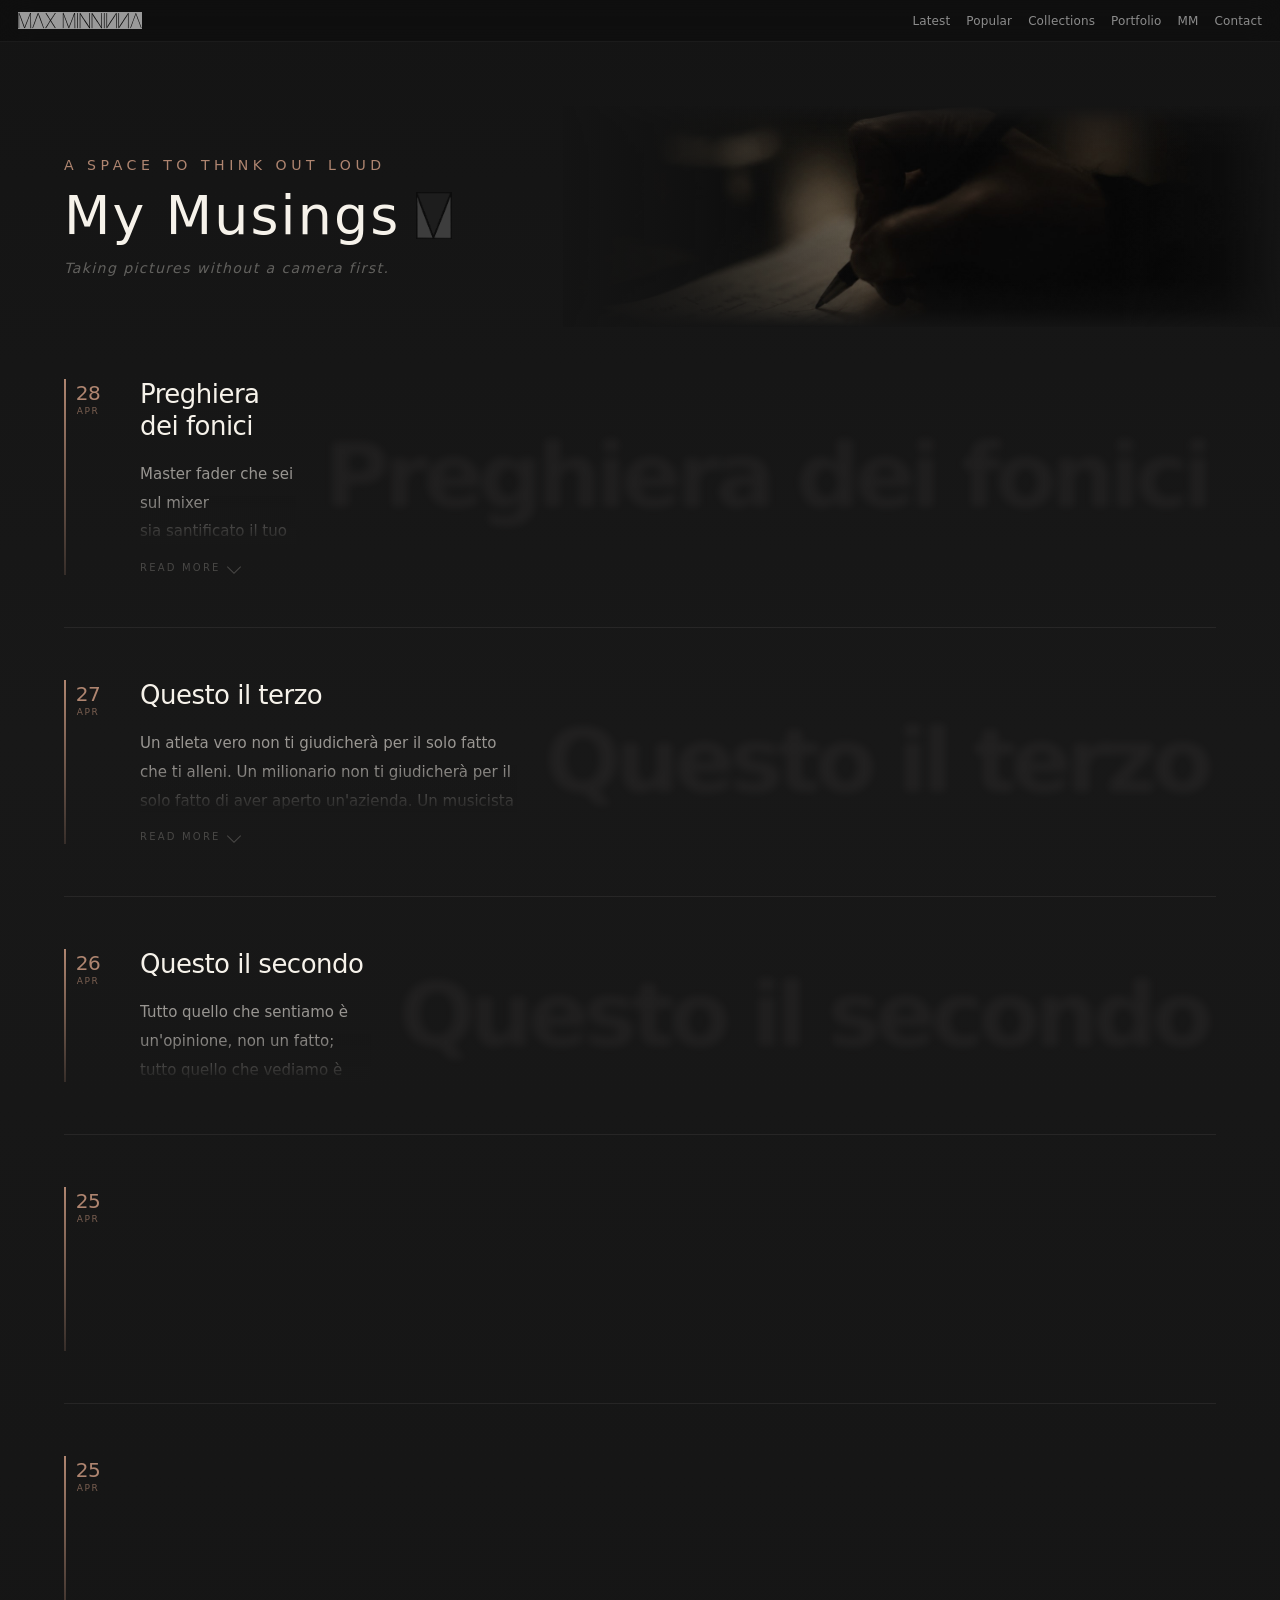
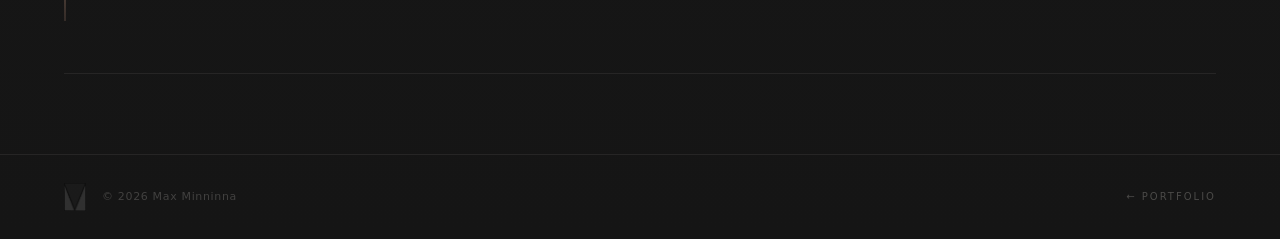
==== musings/index.html @ 45a15a1c "Update index.html" ====
<!DOCTYPE html>
<html lang="en">
<head>
  <meta charset="UTF-8" />
  <meta name="viewport" content="width=device-width, initial-scale=1.0" />
  <title>My Musings — Max Minninna</title>
  <meta name="description" content="Photos with no camera. Observations and fragments by Max Minninna." />
  <meta name="robots" content="noindex, nofollow" />
  <link rel="icon" type="image/svg+xml" href="../assets/M symbol 3.svg" />
  <style>
    :root {
      --bg:    #0b0b0b;
      --text:  #f6f2ea;
      --muted: rgba(246,242,234,.48);
      --amber: #af8570;
      --amber-dim: rgba(175,133,112,.28);
      --line:  rgba(246,242,234,.07);
    }
    *, *::before, *::after { box-sizing: border-box; margin: 0; padding: 0; }
    html { scroll-behavior: smooth; }
    body {
      font-family: Inter, system-ui, -apple-system, sans-serif;
      background: linear-gradient(180deg, #141414 0%, #181818 40%, #151515 100%);
      color: var(--text);
      min-height: 100vh;
      -webkit-font-smoothing: antialiased;
      overflow-x: hidden;
    }
    a { text-decoration: none; color: inherit; }

    /* ── HEADER — identico alla home ── */
    .site-header{position:sticky;top:0;z-index:40;display:flex;justify-content:space-between;align-items:center;padding:12px 18px;background:rgba(10,10,10,.38);backdrop-filter:blur(16px);border-bottom:1px solid rgba(255,255,255,.05)}
    .brand{display:flex;align-items:center;gap:12px}.brand-wordmark{height:17px;width:auto;filter:invert(1) brightness(1.06);opacity:.58}
    .site-nav{display:flex;gap:16px;font-size:12px;letter-spacing:.01em;font-weight:300;text-transform:none}
    .site-nav a{color:rgba(255,255,255,.52);transition:color .3s ease}
    .site-nav a:hover{color:rgba(255,255,255,.95)}
    .site-nav--desktop { display: flex; }
    .site-nav--mobile  { display: none; }
    @media (max-width: 430px) {
      .site-nav--desktop { display: none; }
      .site-nav--mobile  { display: flex; gap: 10px; font-size: 11px; letter-spacing: 0; text-transform: none; }
      .site-nav--mobile a { color: rgba(255,255,255,.52); transition: color .3s ease; }
      .site-nav--mobile a:hover { color: rgba(255,255,255,.95); }
    }

    /* ── PAGE HEADER ── */
    /* ── HERO: flex row, testo sx video dx ── */
    .musings-hero {
      display: flex;
      align-items: stretch;
      margin-top: 64px;
    }
    .page-header {
      flex: 0 0 44vw;
      min-width: 240px;
      padding: clamp(32px, 4vw, 64px) clamp(18px, 5vw, 64px);
      display: flex; flex-direction: column; justify-content: center;
    }
    .page-eyebrow {
      font-size: max(9px, 1.1vw); letter-spacing: .32em; text-transform: uppercase;
      color: var(--amber); margin-bottom: 1.2vw; display: block;
    }
    .page-title {
      font-size: max(26px, 4.2vw);
      font-weight: 300; letter-spacing: .04em; line-height: 1;
    }
    .page-title-row { display: flex; align-items: center; gap: max(8px, 1.2vw); }
    .back-symbol {
      display: inline-flex; align-items: center; flex-shrink: 0;
      opacity: .38; animation: symbolGlow 5s ease-in-out infinite; transition: opacity .3s;
    }
    .back-symbol img { width: max(20px, 2.8vw); height: auto; display: block; }
    .back-symbol:hover { opacity: .72; }
    @keyframes symbolGlow {
      0%, 100% { filter: drop-shadow(0 0 0px rgba(175,133,112,0)); opacity: .38; }
      50%       { filter: drop-shadow(0 0 7px rgba(175,133,112,.65)); opacity: .55; }
    }
    .page-subtitle {
      margin-top: max(12px, 1.4vw); font-size: max(11px, 1.1vw);
      color: rgba(246,242,234,.34); font-style: italic; font-weight: 300; letter-spacing: .10em;
    }

    /* ── VIDEO a destra ── */
    .musings-video-wrap {
      flex: 1 1 auto;
      position: relative;
      overflow: hidden;
    }
    .musings-video-poster,
    .musings-video {
      position: absolute;
      inset: 0; width: 100%; height: 100%;
      object-fit: cover;
      object-position: center 35%;
    }
    .musings-video-poster { z-index: 1; transition: opacity .8s ease; }
    .musings-video-poster.hidden { opacity: 0; }
    .musings-video { z-index: 2; filter: saturate(.82) brightness(.94); }
    /* scrim sui 4 bordi — sinistra più densa per raccordarsi col testo */
    .musings-video-wrap::after {
      content: ''; position: absolute; inset: 0; z-index: 3;
      background:
        linear-gradient(90deg,  #141414 0%, rgba(20,20,20,.7) 18%, transparent 42%),
        linear-gradient(270deg, #141414 0%, rgba(20,20,20,.35) 8%, transparent 22%),
        linear-gradient(180deg, #141414 0%, rgba(20,20,20,.35) 8%, transparent 22%),
        linear-gradient(0deg,   #141414 0%, rgba(20,20,20,.35) 8%, transparent 22%);
      pointer-events: none;
    }
    .divider { height: 1px; background: var(--line); margin: 0 clamp(18px, 5vw, 64px); }
    @media (max-width: 640px) {
      .musings-hero { flex-direction: column; margin-top: 8px; }
      .page-header { width: 100%; padding-top: 14px; padding-bottom: 20px; }
      .page-title { font-size: max(32px, 8.5vw); letter-spacing: .14em; }
      .musings-video-wrap { height: 200px; flex: 0 0 auto; }
      .musings-video-wrap::after {
        background:
          linear-gradient(180deg, #141414 0%, rgba(20,20,20,.5) 14%, transparent 32%),
          linear-gradient(0deg,   #141414 0%, rgba(20,20,20,.5) 14%, transparent 32%),
          linear-gradient(90deg,  #141414 0%, rgba(20,20,20,.3) 8%, transparent 20%),
          linear-gradient(270deg, #141414 0%, rgba(20,20,20,.3) 8%, transparent 20%);
      }
    }

    /* ── MUSINGS LIST ── */
    .musings-list {
      padding: 0 clamp(18px, 5vw, 64px);
    }
    .musings-loading {
      padding: 80px 0; font-size: 11px; letter-spacing: .22em;
      text-transform: uppercase; color: rgba(246,242,234,.16);
    }

    /* ── ENTRY ── */
    .musing-entry {
      display: grid;
      grid-template-columns: 48px 1fr auto;
      grid-template-areas: "date content ghost";
      gap: 0 28px;
      padding: 52px 0;
      border-bottom: 1px solid var(--line);
      position: relative;
      overflow: hidden;
    }
    .musing-datecol  { grid-area: date; }
    .musing-content  { grid-area: content; }
    .musing-ghost    { grid-area: ghost; }

    /* G — linea ambra verticale sul bordo sinistro */
    .musing-entry::before {
      content: '';
      position: absolute;
      left: 0; top: 52px; bottom: 52px;
      width: 2px;
      background: linear-gradient(180deg, var(--amber) 0%, rgba(175,133,112,.2) 100%);
      transition: opacity .4s;
    }
    .musing-entry:hover::before {
      opacity: 1;
    }

    /* ghost title — colonna destra, blur/focus sull'hover */
    .musing-ghost {
      align-self: center;
      font-size: clamp(48px, 7vw, 96px);
      font-weight: 700;
      letter-spacing: -.06em;
      line-height: 1;
      color: rgba(246,242,234,.04);
      pointer-events: none;
      user-select: none;
      white-space: nowrap;
      filter: blur(4px);
      transition: color .8s ease, filter .8s ease;
      padding-right: 8px;
    }
    .musing-entry:hover .musing-ghost {
      color: rgba(175,133,112,.10);
      filter: blur(0px);
    }
    /* nascosto su mobile */
    @media (max-width: 768px) {
      .musing-ghost { display: none; }
      .musing-entry {
        grid-template-columns: 48px 1fr;
        grid-template-areas: "date content";
      }
    }

    /* H — data verticale: giorno + mese leggibili */
    .musing-datecol {
      display: flex;
      flex-direction: column;
      align-items: center;
      padding-top: 4px;
      gap: 4px;
    }
    .musing-day {
      font-size: 20px;
      font-weight: 300;
      letter-spacing: -.02em;
      color: var(--amber);
      line-height: 1;
    }
    .musing-month {
      font-size: 9px;
      letter-spacing: .18em;
      text-transform: uppercase;
      color: rgba(175,133,112,.65);
      line-height: 1;
      text-align: center;
    }

    /* Content col */
    .musing-content {
      opacity: 0;
      animation: none;
    }
    .musing-entry.ink-visible .musing-content {
      animation: inkIn 1.1s cubic-bezier(.16,1,.3,1) forwards;
    }
    @keyframes inkIn {
      from { opacity: 0; transform: translateX(8px); }
      to   { opacity: 1; transform: translateX(0); }
    }

    .musing-title {
      font-size: clamp(18px, 2.2vw, 26px);
      font-weight: 300; letter-spacing: -.02em; line-height: 1.2;
      margin-bottom: 18px; max-width: 520px;
      cursor: pointer; transition: color .3s, transform .4s cubic-bezier(.16,1,.3,1);
    }
    .musing-title:hover { color: rgba(246,242,234,.62); }
    .musing-entry:hover .musing-title { transform: translateX(5px); }

    /* separatore animato — la linea in fondo scorre in ambra sull'hover */
    .musing-entry {
      position: relative;
    }
    .musing-entry::after {
      content: '';
      position: absolute;
      bottom: 0; left: 0;
      width: 0; height: 1px;
      background: var(--amber);
      transition: width .6s cubic-bezier(.16,1,.3,1);
      opacity: .5;
    }
    .musing-entry:hover::after {
      width: 100%;
    }

    .musing-body {
      font-size: 15px; line-height: 1.92;
      color: rgba(246,242,234,.58); font-weight: 300;
      max-width: 520px;
      max-height: 84px; overflow: hidden; position: relative;
      transition: max-height .7s cubic-bezier(.16,1,.3,1);
    }
    .musing-body p { margin-bottom: 1.1em; }
    .musing-body p:last-child { margin-bottom: 0; }
    .musing-body::after {
      content: ''; position: absolute; bottom: 0; left: 0; right: 0; height: 48px;
      background: linear-gradient(transparent, #181818);
      transition: opacity .5s;
    }
    .musing-entry.expanded .musing-body { max-height: 4000px; }
    .musing-entry.expanded .musing-body::after { opacity: 0; }

    .musing-toggle {
      margin-top: 18px;
      display: inline-flex; align-items: center; gap: 8px;
      font-size: 10px; letter-spacing: .22em; text-transform: uppercase;
      color: rgba(246,242,234,.22); cursor: pointer;
      border: none; background: none; padding: 0; font-family: inherit;
      transition: color .25s;
    }
    .musing-toggle:hover { color: var(--amber); }
    .musing-toggle-arrow {
      width: 10px; height: 10px;
      border-right: 1px solid currentColor;
      border-bottom: 1px solid currentColor;
      transform: rotate(45deg); transition: transform .3s; flex-shrink: 0;
    }
    .musing-entry.expanded .musing-toggle-arrow { transform: rotate(-135deg); }

    /* Mobile: data in riga */
    @media (max-width: 600px) {
      .musing-entry {
        grid-template-columns: 48px 1fr;
        grid-template-areas: "date content";
        gap: 0 20px;
      }
      .musing-ghost { display: none; }
      .musing-datecol {
        flex-direction: column;
        align-items: center;
        gap: 4px;
      }
      .musing-day { font-size: 18px; }
      .musing-month { font-size: 9px; }
    }

    /* ── FOOTER ── */
    .site-footer {
      margin-top: 80px; padding: 28px clamp(18px, 5vw, 64px);
      border-top: 1px solid var(--line);
      display: flex; align-items: center; gap: 16px;
    }
    .footer-symbol { width: 22px; opacity: .26; }
    .footer-copy { font-size: 11px; color: rgba(246,242,234,.2); letter-spacing: .06em; }
    .footer-back {
      margin-left: auto; font-size: 10px; letter-spacing: .2em;
      text-transform: uppercase; color: rgba(246,242,234,.24); transition: color .25s;
    }
    .footer-back:hover { color: var(--amber); }
  </style>
</head>
<body>

  <header class="site-header">
    <a href="../index.html" class="brand" aria-label="Max Minninna home">
      <img src="../assets/mmlogo_250.svg" alt="Max Minninna" class="brand-wordmark" />
    </a>
    <nav class="site-nav site-nav--desktop">
      <a href="../index.html#latest">Latest</a>
      <a href="../index.html#topshots">Popular</a>
      <a href="../index.html#selected">Collections</a>
      <a href="../index.html#archive">Portfolio</a>
      <a href="../index.html#bio">MM</a>
      <a href="../index.html#contact">Contact</a>
    </nav>
    <nav class="site-nav site-nav--mobile">
      <a href="../index.html#latest">New</a>
      <a href="../index.html#topshots">Pop</a>
      <a href="../index.html#selected">Collections</a>
      <a href="../index.html#bio">MM</a>
      <a href="../index.html#contact">Contact</a>
    </nav>
  </header>

  <div class="musings-hero">
    <div class="page-header">
      <span class="page-eyebrow">A space to think out loud</span>
      <div class="page-title-row">
        <h1 class="page-title">My Musings</h1>
        <a href="../index.html#bio" class="back-symbol" title="Back to MM" aria-label="Back to MM">
          <img src="../assets/M symbol 3.svg" alt="" />
        </a>
      </div>
      <p class="page-subtitle">Taking pictures without a camera first.</p>
    </div>

    <div class="musings-video-wrap">
      <img src="assets/musings_hand_writing.jpg" alt="" class="musings-video-poster" id="musingsPoster" />
      <video class="musings-video" id="musingVideo" autoplay muted loop playsinline poster="assets/musings_hand_writing.jpg">
        <source src="assets/musings_hand_writing.mp4" type="video/mp4" />
      </video>
    </div>
  </div>

  <main class="musings-list" id="musingsList">
    <p class="musings-loading" id="loadingState">—</p>
  </main>

  <footer class="site-footer">
    <img src="../assets/M symbol 3.svg" alt="" class="footer-symbol" />
    <p class="footer-copy">© 2026 Max Minninna</p>
    <a href="../index.html" class="footer-back">← Portfolio</a>
  </footer>

  <script src="musings.js"></script>
  <script>
    // Nascondi il poster quando il video è pronto
    const video = document.getElementById('musingVideo');
    const poster = document.getElementById('musingsPoster');
    if (video && poster) {
      video.addEventListener('canplay', () => {
        poster.classList.add('hidden');
      });
    }
  </script>
</body>
</html>
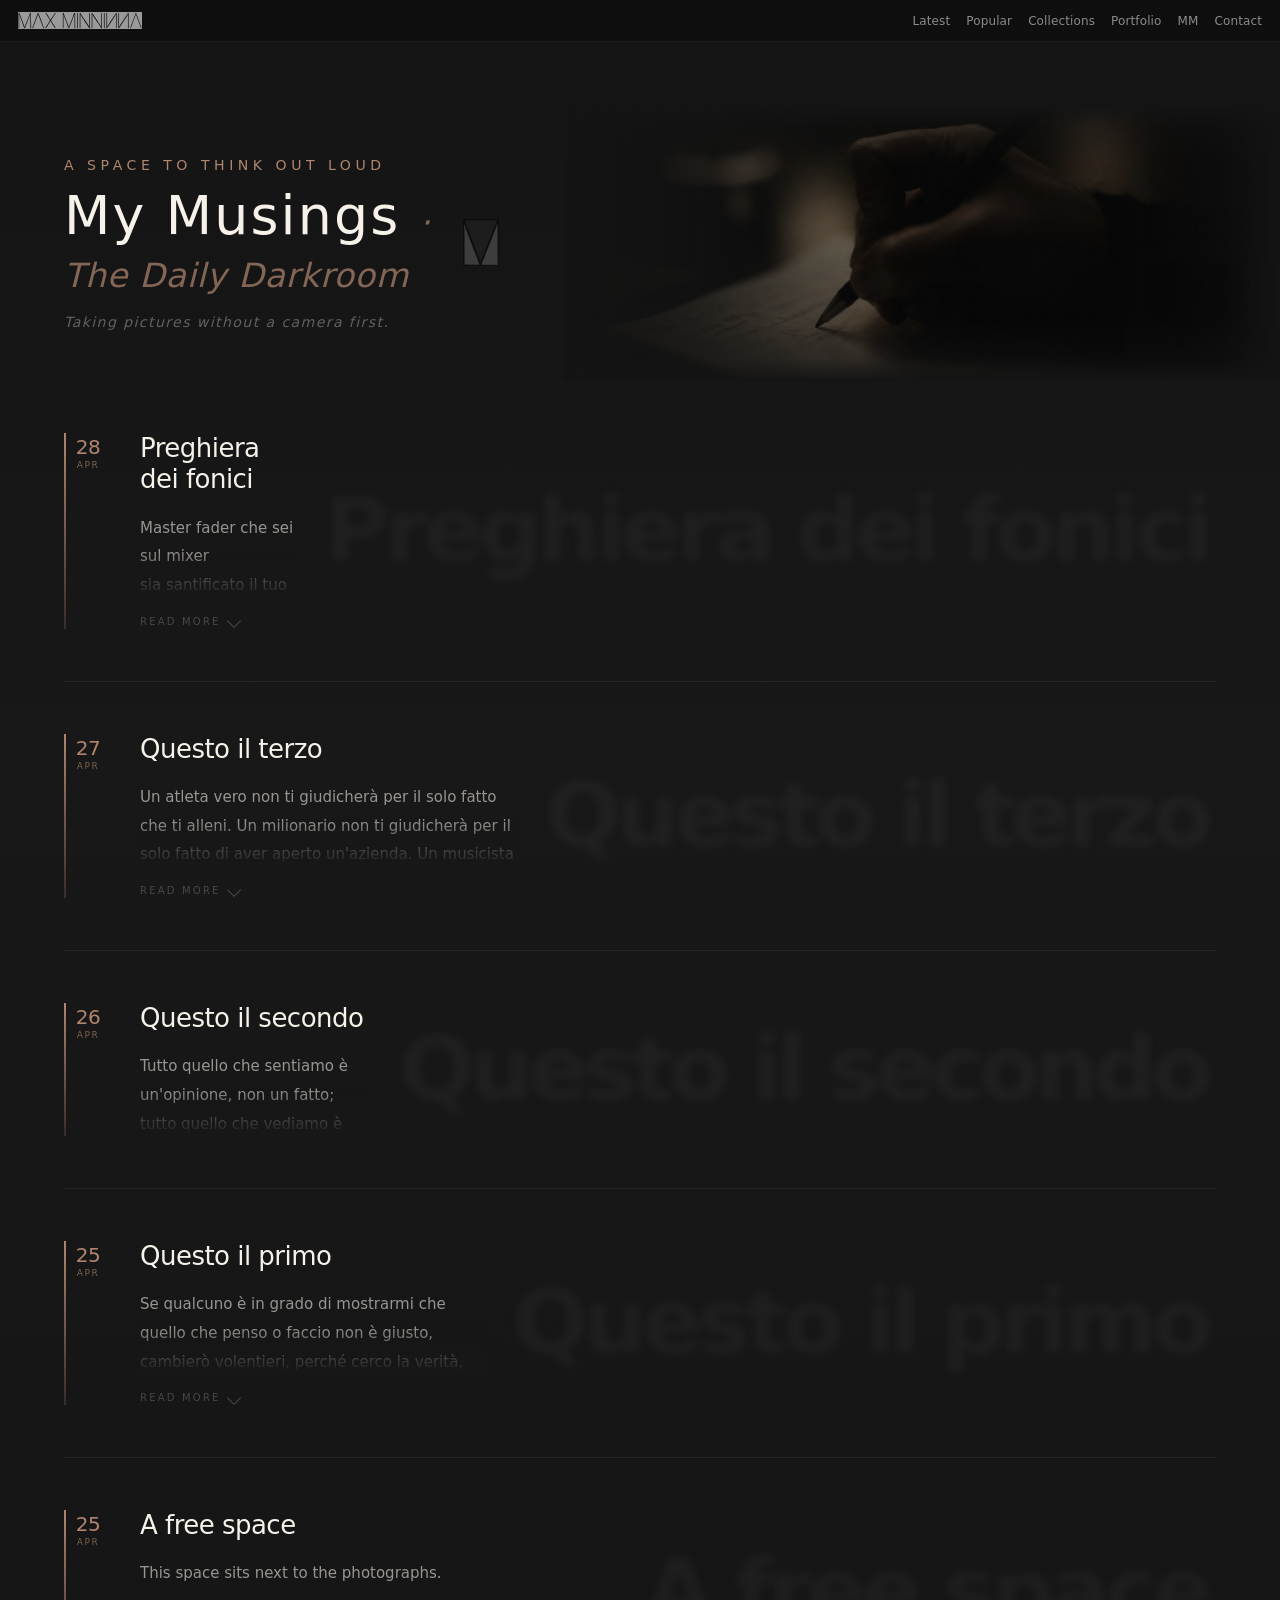
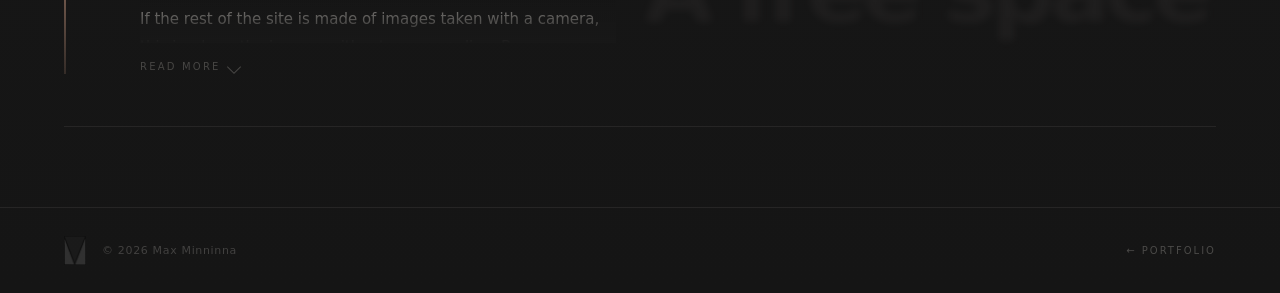
==== commit d0c39f39: "Update index.html" ====
--- a/musings/index.html
+++ b/musings/index.html
@@ -63,6 +63,12 @@
     .page-title {
       font-size: max(26px, 4.2vw);
       font-weight: 300; letter-spacing: .04em; line-height: 1;
+    }
+    .title-darkroom {
+      font-style: italic;
+      font-size: .62em;
+      color: rgba(175,133,112,.72);
+      letter-spacing: .02em;
     }
     .page-title-row { display: flex; align-items: center; gap: max(8px, 1.2vw); }
     .back-symbol {
@@ -342,7 +348,7 @@
     <div class="page-header">
       <span class="page-eyebrow">A space to think out loud</span>
       <div class="page-title-row">
-        <h1 class="page-title">My Musings</h1>
+        <h1 class="page-title">My Musings <em class="title-darkroom">· The Daily Darkroom</em></h1>
         <a href="../index.html#bio" class="back-symbol" title="Back to MM" aria-label="Back to MM">
           <img src="../assets/M symbol 3.svg" alt="" />
         </a>
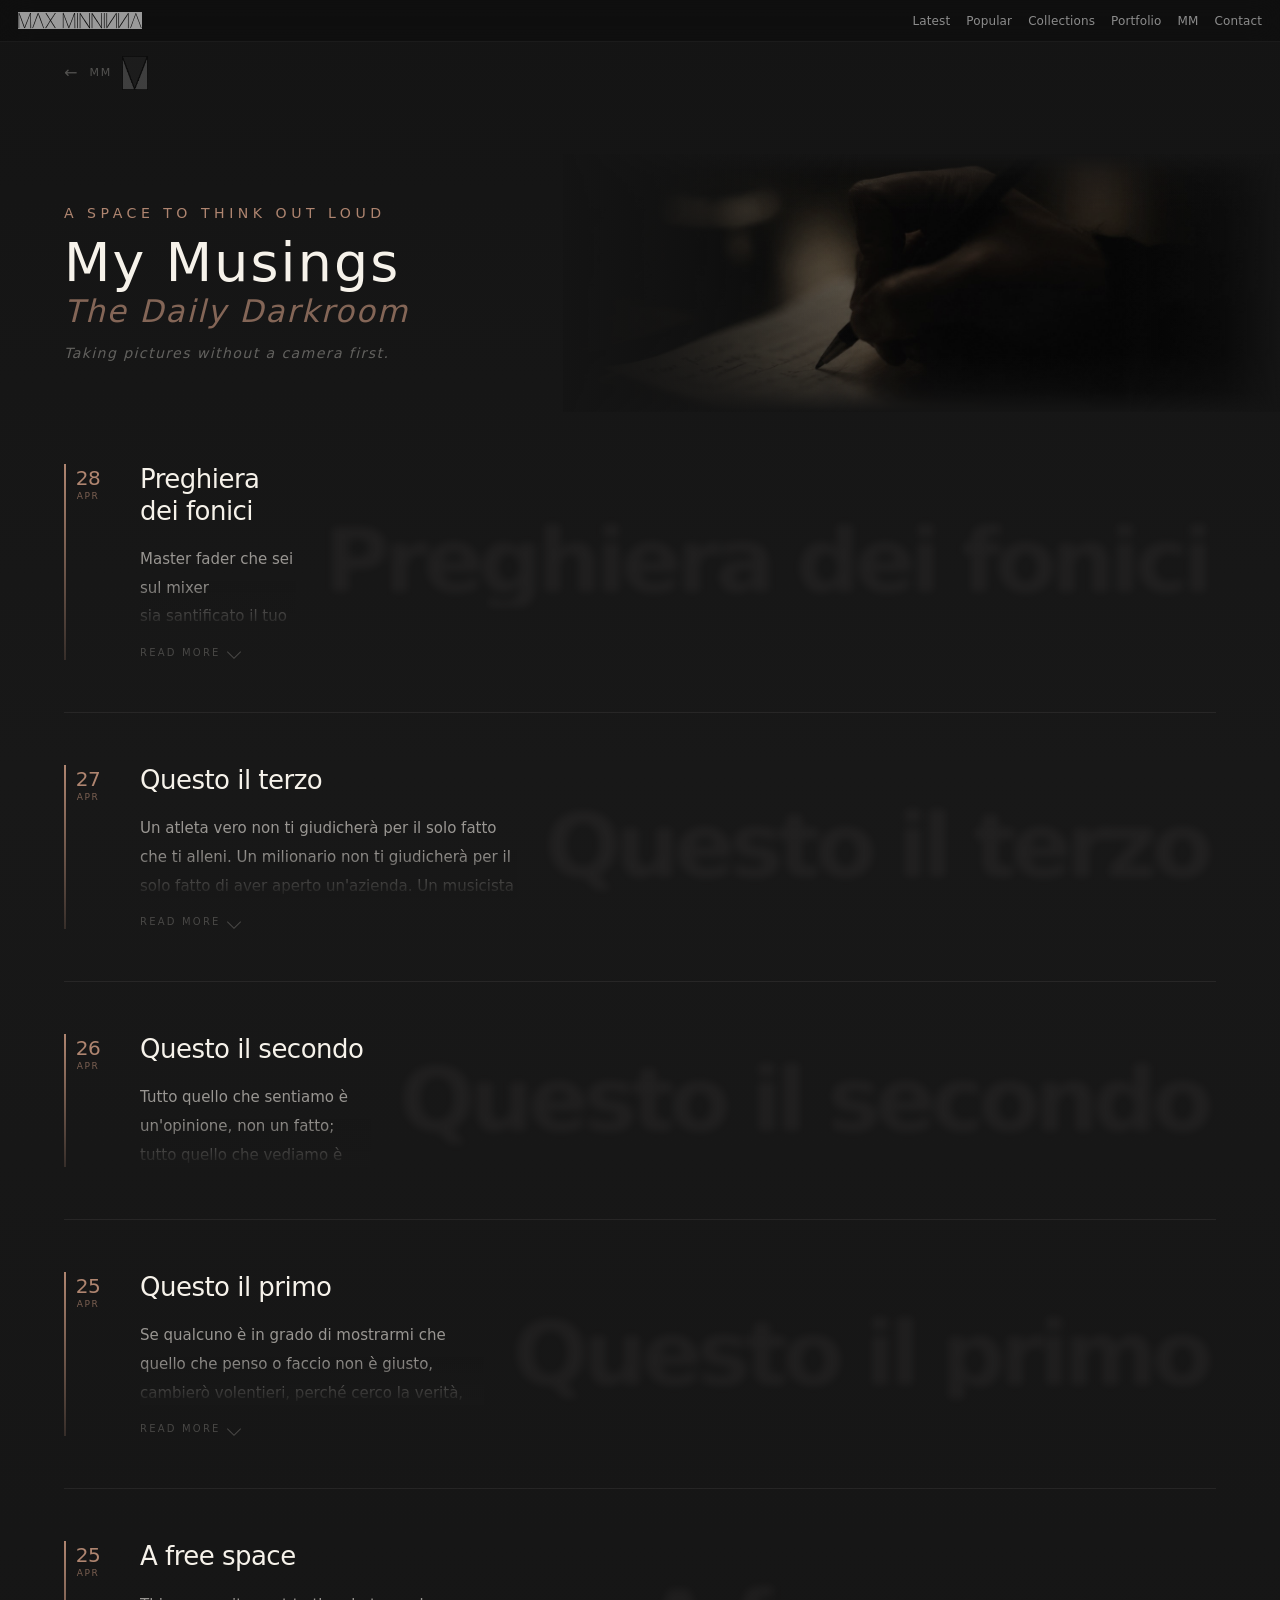
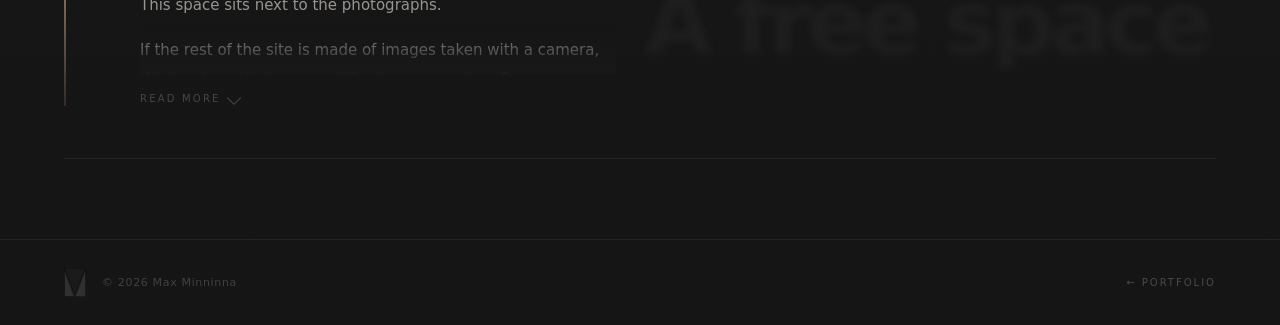
==== commit d7b7fb57: "musings + anal" ====
--- a/musings/index.html
+++ b/musings/index.html
@@ -7,6 +7,19 @@
   <meta name="description" content="Photos with no camera. Observations and fragments by Max Minninna." />
   <meta name="robots" content="noindex, nofollow" />
   <link rel="icon" type="image/svg+xml" href="../assets/M symbol 3.svg" />
+
+  <!-- Google tag (gtag.js) -->
+  <script async src="https://www.googletagmanager.com/gtag/js?id=G-3JT8JCZRDM"></script>
+  <script>
+    window.dataLayer = window.dataLayer || [];
+    function gtag(){dataLayer.push(arguments);}
+    gtag('js', new Date());
+    gtag('config', 'G-3JT8JCZRDM', {
+      page_title: 'My Musings — Max Minninna',
+      page_location: window.location.href,
+      send_page_view: true
+    });
+  </script>
   <style>
     :root {
       --bg:    #0b0b0b;
@@ -44,7 +57,68 @@
     }
 
     /* ── PAGE HEADER ── */
-    /* ── HERO: flex row, testo sx video dx ── */
+    /* ── BACK TO MM BAR ── */
+    .back-to-mm {
+      padding: 14px clamp(18px, 5vw, 64px) 0;
+    }
+    .back-to-mm-link {
+      display: inline-flex; align-items: center; gap: 10px;
+      color: rgba(246,242,234,.28);
+      font-size: 11px; letter-spacing: .18em; text-transform: uppercase;
+      transition: color .3s;
+      text-decoration: none;
+    }
+    .back-to-mm-link:hover { color: var(--amber); }
+    .back-arrow {
+      font-size: 16px; line-height: 1;
+      transition: transform .3s;
+      display: inline-block;
+    }
+    .back-to-mm-link:hover .back-arrow { transform: translateX(-3px); }
+    .back-label { font-weight: 300; }
+    .back-msymbol {
+      width: max(18px, 2vw); height: auto;
+      opacity: .4;
+      transition: opacity .3s;
+      animation: symbolGlow 5s ease-in-out infinite;
+    }
+    .back-to-mm-link:hover .back-msymbol { opacity: .7; }
+
+    /* ── SHIMMER sul ghost title ── */
+    .musing-ghost {
+      align-self: center;
+      font-size: clamp(48px, 7vw, 96px);
+      font-weight: 700;
+      letter-spacing: -.06em;
+      line-height: 1;
+      color: rgba(246,242,234,.055);
+      pointer-events: none;
+      user-select: none;
+      white-space: nowrap;
+      filter: blur(3px);
+      transition: filter .8s ease;
+      padding-right: 8px;
+      position: relative;
+      overflow: hidden;
+    }
+    .musing-entry:hover .musing-ghost {
+      filter: blur(0px);
+    }
+    /* shimmer sweep — una luce che scorre da sx a dx sull'hover */
+    .musing-ghost::after {
+      content: '';
+      position: absolute;
+      top: 0; left: -100%; width: 60%; height: 100%;
+      background: linear-gradient(90deg, transparent, rgba(175,133,112,.18), transparent);
+      transition: none;
+    }
+    .musing-entry:hover .musing-ghost::after {
+      animation: ghostShimmer 1.2s ease forwards;
+    }
+    @keyframes ghostShimmer {
+      from { left: -60%; }
+      to   { left: 160%; }
+    }
     .musings-hero {
       display: flex;
       align-items: stretch;
@@ -66,9 +140,11 @@
     }
     .title-darkroom {
       font-style: italic;
-      font-size: .62em;
+      font-size: .58em;
       color: rgba(175,133,112,.72);
-      letter-spacing: .02em;
+      letter-spacing: .06em;
+      display: block;
+      margin-top: .2em;
     }
     .page-title-row { display: flex; align-items: center; gap: max(8px, 1.2vw); }
     .back-symbol {
@@ -101,7 +177,7 @@
     }
     .musings-video-poster { z-index: 1; transition: opacity .8s ease; }
     .musings-video-poster.hidden { opacity: 0; }
-    .musings-video { z-index: 2; filter: saturate(.82) brightness(.94); }
+    .musings-video { z-index: 2; filter: saturate(.78) brightness(.86); }
     /* scrim sui 4 bordi — sinistra più densa per raccordarsi col testo */
     .musings-video-wrap::after {
       content: ''; position: absolute; inset: 0; z-index: 3;
@@ -344,14 +420,20 @@
     </nav>
   </header>
 
+  <!-- back to MM bar -->
+  <div class="back-to-mm">
+    <a href="../index.html#bio" class="back-to-mm-link" aria-label="Back to MM">
+      <span class="back-arrow">←</span>
+      <span class="back-label">MM</span>
+      <img src="../assets/M symbol 3.svg" alt="" class="back-msymbol" />
+    </a>
+  </div>
+
   <div class="musings-hero">
     <div class="page-header">
       <span class="page-eyebrow">A space to think out loud</span>
       <div class="page-title-row">
-        <h1 class="page-title">My Musings <em class="title-darkroom">· The Daily Darkroom</em></h1>
-        <a href="../index.html#bio" class="back-symbol" title="Back to MM" aria-label="Back to MM">
-          <img src="../assets/M symbol 3.svg" alt="" />
-        </a>
+        <h1 class="page-title">My Musings<br><em class="title-darkroom">The Daily Darkroom</em></h1>
       </div>
       <p class="page-subtitle">Taking pictures without a camera first.</p>
     </div>
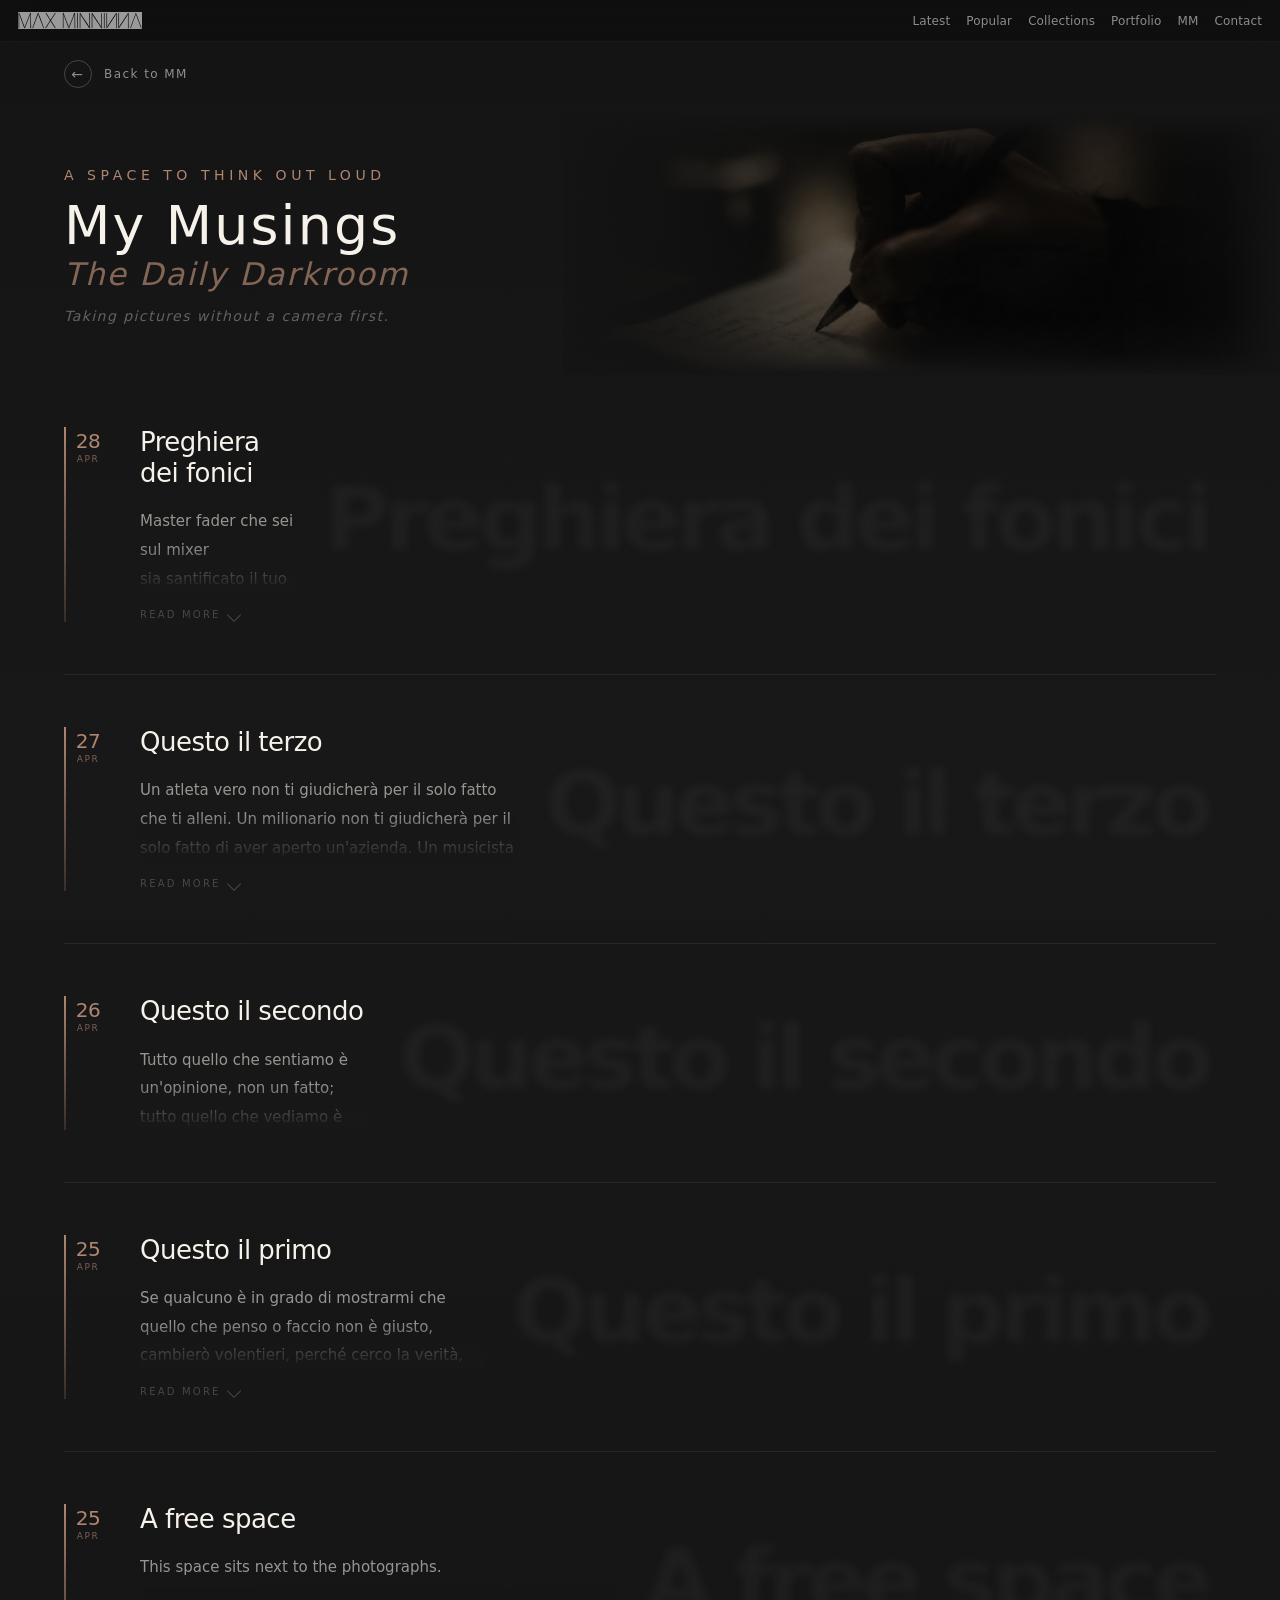
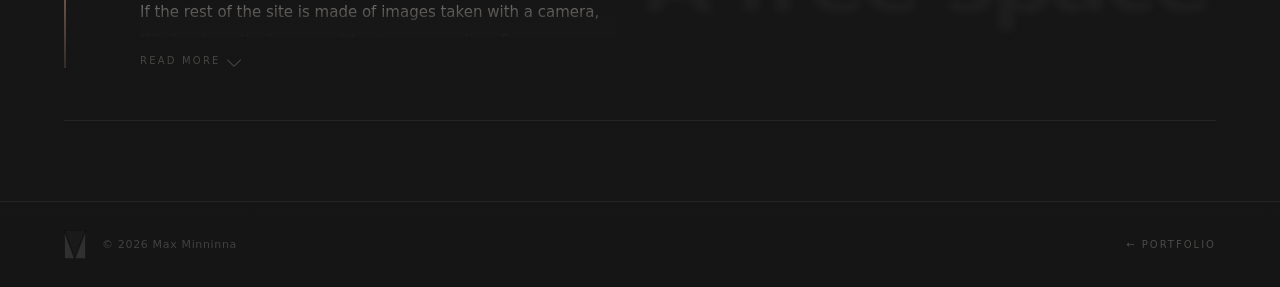
==== commit c74dbda9: "Update index.html" ====
--- a/musings/index.html
+++ b/musings/index.html
@@ -59,70 +59,66 @@
     /* ── PAGE HEADER ── */
     /* ── BACK TO MM BAR ── */
     .back-to-mm {
-      padding: 14px clamp(18px, 5vw, 64px) 0;
+      padding: 18px clamp(18px, 5vw, 64px) 0;
+      display: flex; align-items: center;
     }
     .back-to-mm-link {
-      display: inline-flex; align-items: center; gap: 10px;
-      color: rgba(246,242,234,.28);
-      font-size: 11px; letter-spacing: .18em; text-transform: uppercase;
-      transition: color .3s;
-      text-decoration: none;
-    }
-    .back-to-mm-link:hover { color: var(--amber); }
+      display: inline-flex; align-items: center; gap: 12px;
+      color: rgba(246,242,234,.55);
+      font-size: 12px; letter-spacing: .14em; font-weight: 300;
+      transition: color .3s; text-decoration: none;
+    }
+    .back-to-mm-link:hover { color: rgba(246,242,234,.92); }
     .back-arrow {
-      font-size: 16px; line-height: 1;
-      transition: transform .3s;
-      display: inline-block;
-    }
-    .back-to-mm-link:hover .back-arrow { transform: translateX(-3px); }
-    .back-label { font-weight: 300; }
-    .back-msymbol {
-      width: max(18px, 2vw); height: auto;
-      opacity: .4;
-      transition: opacity .3s;
-      animation: symbolGlow 5s ease-in-out infinite;
-    }
-    .back-to-mm-link:hover .back-msymbol { opacity: .7; }
-
-    /* ── SHIMMER sul ghost title ── */
+      display: inline-flex; align-items: center; justify-content: center;
+      width: 28px; height: 28px;
+      border: 1px solid rgba(246,242,234,.22);
+      border-radius: 50%;
+      font-size: 14px; line-height: 1;
+      transition: border-color .3s, transform .3s;
+    }
+    .back-to-mm-link:hover .back-arrow {
+      border-color: var(--amber);
+      color: var(--amber);
+      transform: translateX(-3px);
+    }
+    .back-label { letter-spacing: .12em; }
+
+    /* ── GHOST title + shimmer ── */
     .musing-ghost {
       align-self: center;
       font-size: clamp(48px, 7vw, 96px);
       font-weight: 700;
       letter-spacing: -.06em;
-      line-height: 1;
+      line-height: 1.2;
       color: rgba(246,242,234,.055);
       pointer-events: none;
       user-select: none;
       white-space: nowrap;
+      padding-right: 8px;
+      padding-bottom: .1em;
+      position: relative;
+      overflow: hidden;
       filter: blur(3px);
-      transition: filter .8s ease;
-      padding-right: 8px;
-      position: relative;
-      overflow: hidden;
+      transition: color .8s ease, filter .8s ease;
     }
     .musing-entry:hover .musing-ghost {
+      overflow: hidden;
+      position: relative;
       filter: blur(0px);
-    }
-    /* shimmer sweep — una luce che scorre da sx a dx sull'hover */
-    .musing-ghost::after {
-      content: '';
-      position: absolute;
-      top: 0; left: -100%; width: 60%; height: 100%;
-      background: linear-gradient(90deg, transparent, rgba(175,133,112,.18), transparent);
-      transition: none;
-    }
-    .musing-entry:hover .musing-ghost::after {
-      animation: ghostShimmer 1.2s ease forwards;
-    }
-    @keyframes ghostShimmer {
-      from { left: -60%; }
-      to   { left: 160%; }
+      color: rgba(246,242,234,.072);
+    }
+    /* fascio di luce — mix-blend-mode:overlay lo fa interagire con le lettere */
+    .musing-entry:hover
+    @keyframes ghostBeam {
+      0%   { opacity:0; background-position: -100% 0; background: linear-gradient(90deg, transparent 0%, transparent 30%, rgba(255,220,180,.5) 40%, rgba(255,220,180,.5) 48%, transparent 58%, transparent 100%); background-size: 200% 100%; }
+      5%   { opacity:1; }
+      100% { opacity:0; background: linear-gradient(90deg, transparent 0%, transparent 80%, rgba(255,220,180,.5) 90%, rgba(255,220,180,.5) 98%, transparent 100%); }
     }
     .musings-hero {
       display: flex;
       align-items: stretch;
-      margin-top: 64px;
+      margin-top: 28px;
     }
     .page-header {
       flex: 0 0 44vw;
@@ -225,7 +221,9 @@
     }
     .musing-datecol  { grid-area: date; }
     .musing-content  { grid-area: content; }
-    .musing-ghost    { grid-area: ghost; }
+    .musing-ghost    {
+      overflow: hidden;
+      position: relative; grid-area: ghost; }
 
     /* G — linea ambra verticale sul bordo sinistro */
     .musing-entry::before {
@@ -242,6 +240,8 @@
 
     /* ghost title — colonna destra, blur/focus sull'hover */
     .musing-ghost {
+      overflow: hidden;
+      position: relative;
       align-self: center;
       font-size: clamp(48px, 7vw, 96px);
       font-weight: 700;
@@ -256,12 +256,43 @@
       padding-right: 8px;
     }
     .musing-entry:hover .musing-ghost {
+      overflow: hidden;
+      position: relative;
       color: rgba(175,133,112,.10);
       filter: blur(0px);
     }
+
+    /* shimmer sweep — sx → dx, confinato al ghost title */
+    .musing-ghost::after {
+      content: '';
+      position: absolute;
+      top: 0;
+      left: 0;
+      width: 60%;
+      height: 100%;
+      background: linear-gradient(90deg, transparent, rgba(175,133,112,.18), transparent);
+      transform: translateX(-130%);
+      opacity: 0;
+      pointer-events: none;
+      will-change: transform, opacity;
+    }
+
+    .musing-entry:hover .musing-ghost::after {
+      animation: ghostShimmer 1.2s ease forwards;
+    }
+
+    @keyframes ghostShimmer {
+      0%   { transform: translateX(-130%); opacity: 0; }
+      10%  { opacity: 1; }
+      90%  { opacity: 1; }
+      100% { transform: translateX(270%); opacity: 0; }
+    }
+
     /* nascosto su mobile */
     @media (max-width: 768px) {
-      .musing-ghost { display: none; }
+      .musing-ghost {
+      overflow: hidden;
+      position: relative; display: none; }
       .musing-entry {
         grid-template-columns: 48px 1fr;
         grid-template-areas: "date content";
@@ -372,7 +403,9 @@
         grid-template-areas: "date content";
         gap: 0 20px;
       }
-      .musing-ghost { display: none; }
+      .musing-ghost {
+      overflow: hidden;
+      position: relative; display: none; }
       .musing-datecol {
         flex-direction: column;
         align-items: center;
@@ -424,8 +457,7 @@
   <div class="back-to-mm">
     <a href="../index.html#bio" class="back-to-mm-link" aria-label="Back to MM">
       <span class="back-arrow">←</span>
-      <span class="back-label">MM</span>
-      <img src="../assets/M symbol 3.svg" alt="" class="back-msymbol" />
+      <span class="back-label">Back to MM</span>
     </a>
   </div>
 
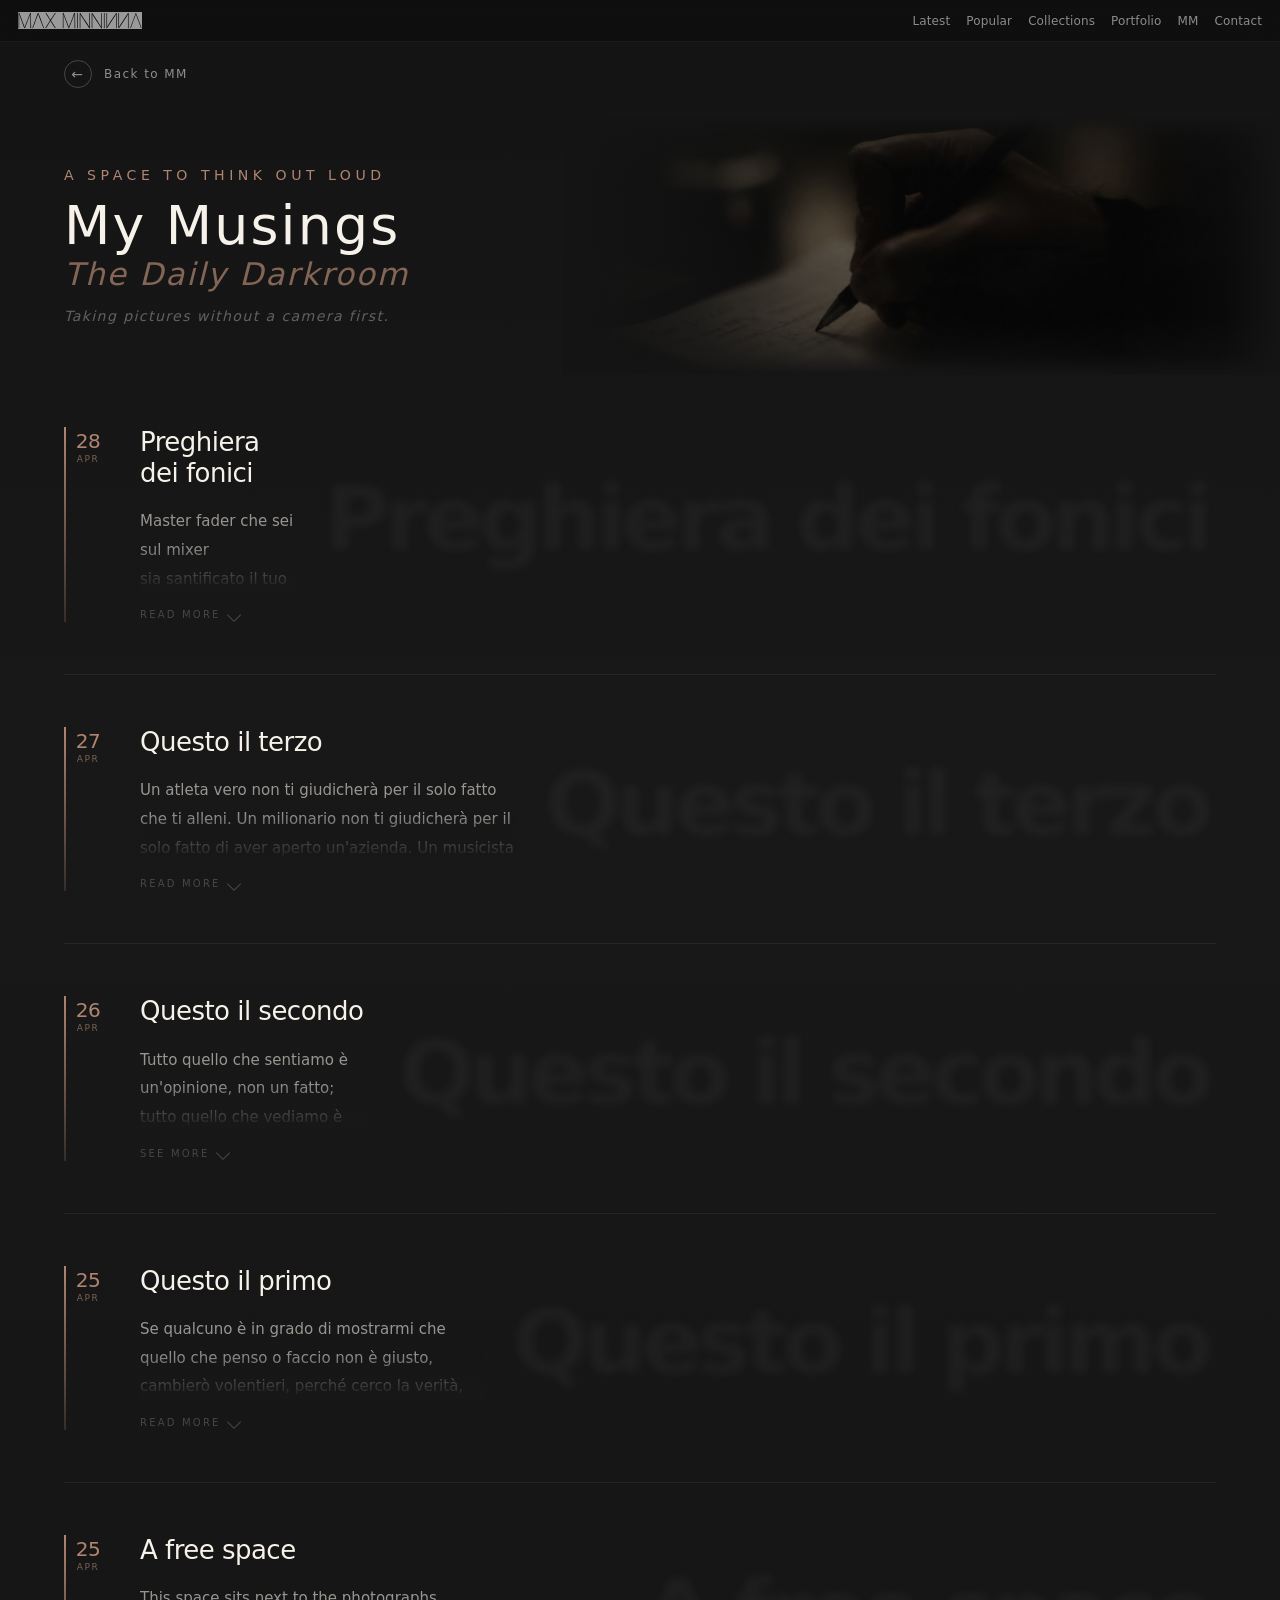
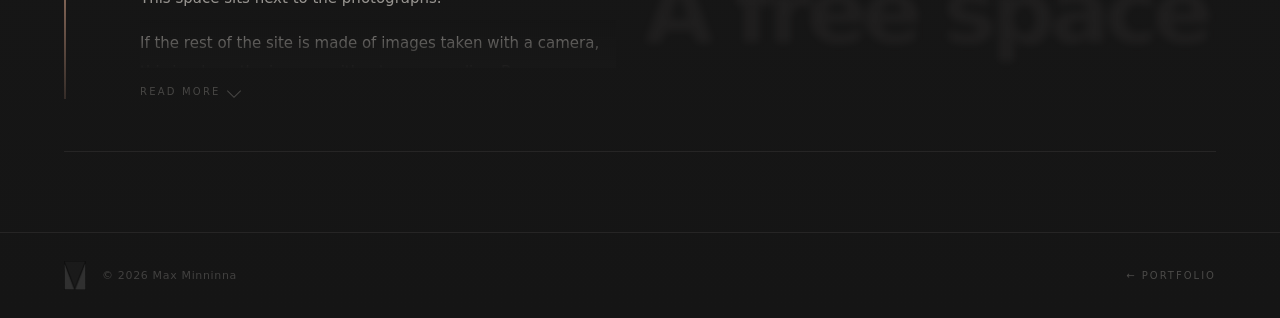
==== commit 854f6226: "Update index.html" ====
--- a/musings/index.html
+++ b/musings/index.html
@@ -428,6 +428,12 @@
       text-transform: uppercase; color: rgba(246,242,234,.24); transition: color .25s;
     }
     .footer-back:hover { color: var(--amber); }
+  
+    /* force read more visible */
+    .musing-toggle {
+      display: inline-flex !important;
+    }
+
   </style>
 </head>
 <body>
@@ -499,5 +505,49 @@
       });
     }
   </script>
+  <script>
+    // Read more sempre visibile
+    (function () {
+      function ensureReadMoreButtons() {
+        document.querySelectorAll('.musing-entry').forEach(entry => {
+          const body = entry.querySelector('.musing-body');
+          if (!body) return;
+
+          let toggle = entry.querySelector('.musing-toggle');
+          if (!toggle) {
+            toggle = document.createElement('button');
+            toggle.className = 'musing-toggle';
+            toggle.type = 'button';
+            toggle.innerHTML = '<span>see more</span><span class="musing-toggle-arrow"></span>';
+            body.insertAdjacentElement('afterend', toggle);
+
+            toggle.addEventListener('click', () => {
+              entry.classList.toggle('expanded');
+              const label = toggle.querySelector('span');
+              if (label) label.textContent = entry.classList.contains('expanded') ? 'see less' : 'see more';
+            });
+          } else {
+            toggle.hidden = false;
+            toggle.style.display = 'inline-flex';
+          }
+        });
+      }
+
+      document.addEventListener('DOMContentLoaded', ensureReadMoreButtons);
+      window.addEventListener('load', ensureReadMoreButtons);
+      setTimeout(ensureReadMoreButtons, 100);
+      setTimeout(ensureReadMoreButtons, 400);
+      setTimeout(ensureReadMoreButtons, 1000);
+
+      const list = document.getElementById('musingsList');
+      if (list) {
+        new MutationObserver(ensureReadMoreButtons).observe(list, {
+          childList: true,
+          subtree: true
+        });
+      }
+    })();
+  </script>
+
 </body>
 </html>
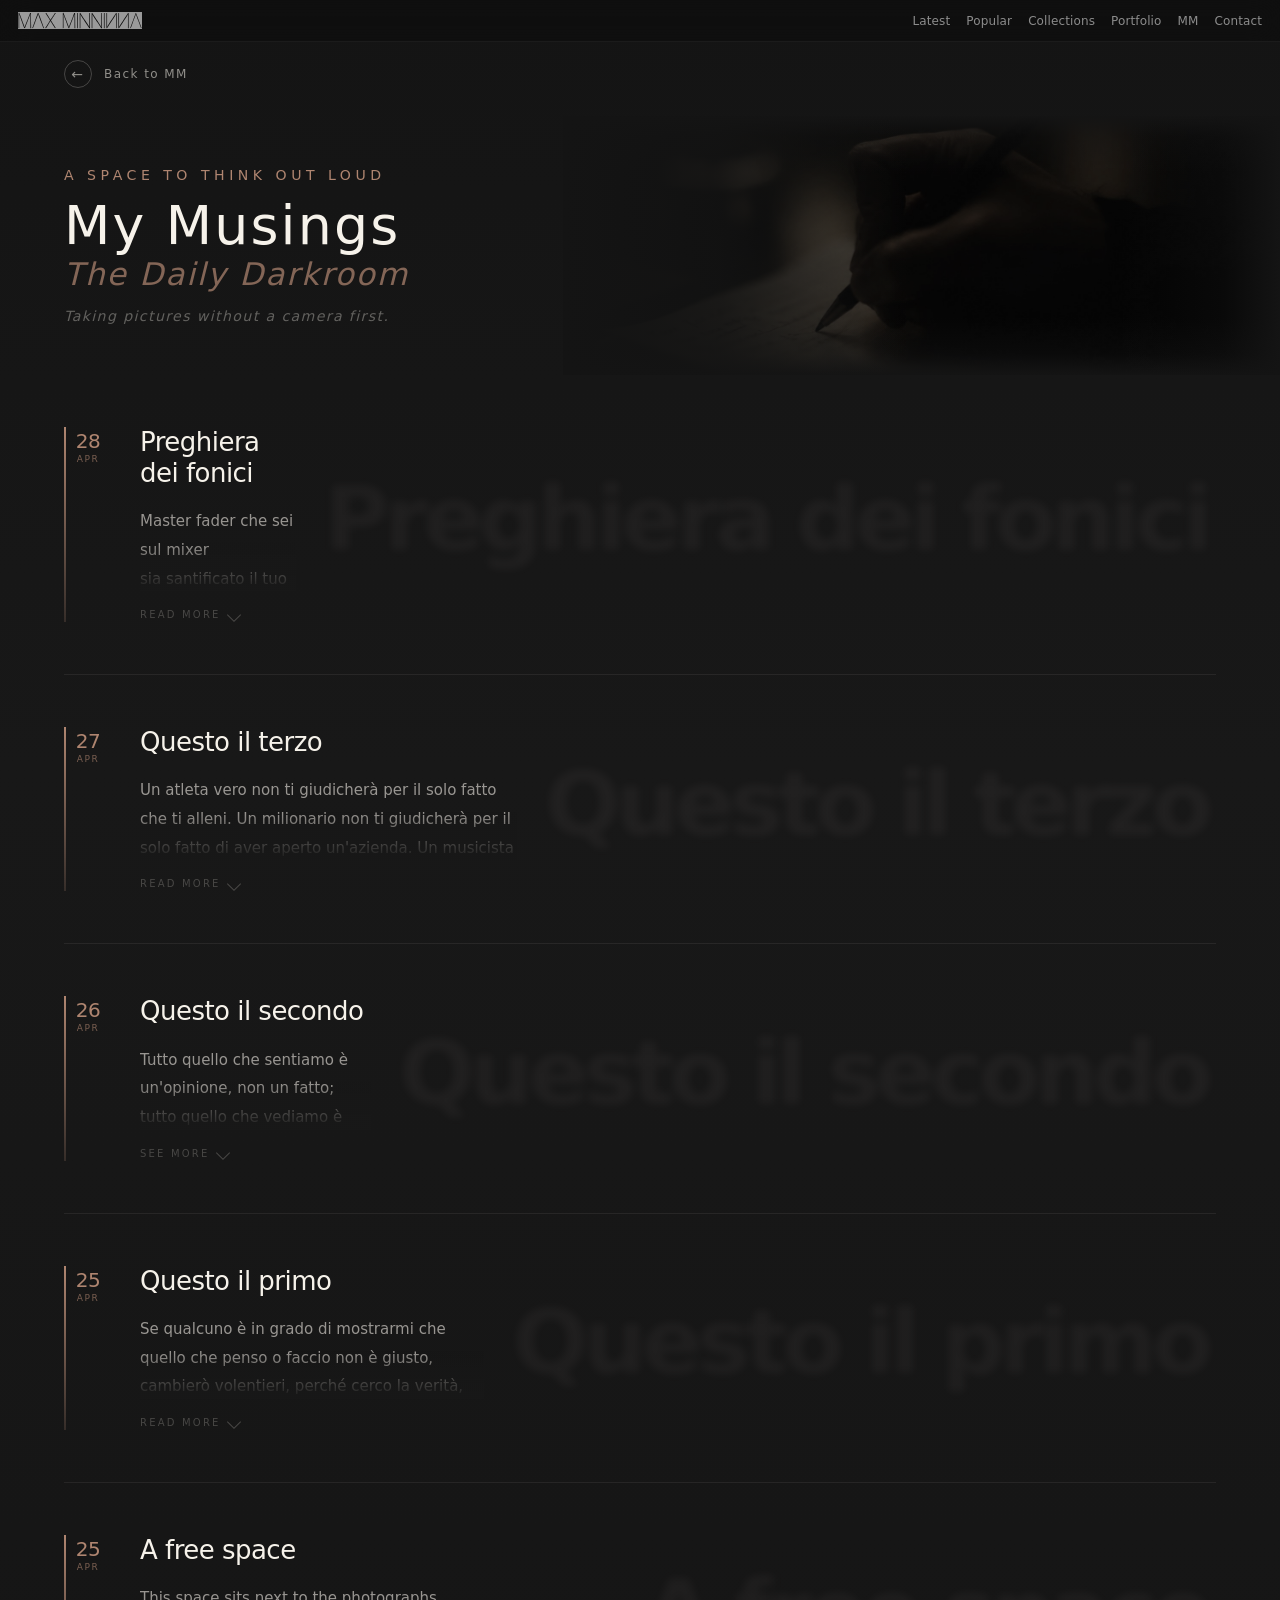
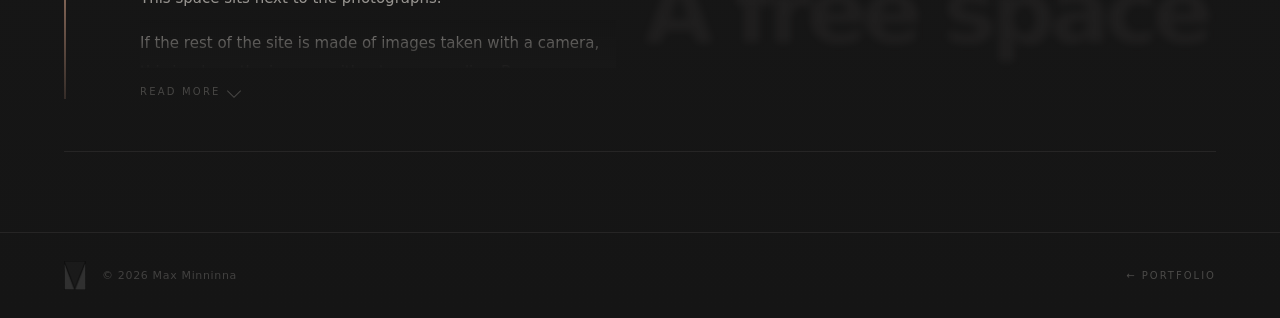
==== commit 2e31c066: "Update index.html" ====
--- a/musings/index.html
+++ b/musings/index.html
@@ -167,18 +167,33 @@
     .musings-video-poster,
     .musings-video {
       position: absolute;
-      inset: 0; width: 100%; height: 100%;
+      inset: 0;
+      width: 100%;
+      height: 100%;
       object-fit: cover;
       object-position: center 35%;
+      z-index: 2;
+      filter: saturate(.7) brightness(.65);
+      transition: filter 0.6s ease;
     }
     .musings-video-poster { z-index: 1; transition: opacity .8s ease; }
     .musings-video-poster.hidden { opacity: 0; }
-    .musings-video { z-index: 2; filter: saturate(.78) brightness(.86); }
+    .musings-video {
+      position: absolute;
+      inset: 0;
+      width: 100%;
+      height: 100%;
+      object-fit: cover;
+      object-position: center 35%;
+      z-index: 2;
+      filter: saturate(.7) brightness(.65);
+      transition: filter 0.6s ease;
+    }
     /* scrim sui 4 bordi — sinistra più densa per raccordarsi col testo */
     .musings-video-wrap::after {
       content: ''; position: absolute; inset: 0; z-index: 3;
       background:
-        linear-gradient(90deg,  #141414 0%, rgba(20,20,20,.7) 18%, transparent 42%),
+        linear-gradient(90deg,  #141414 0%, rgba(20,20,20,.82) 22%, transparent 48%),
         linear-gradient(270deg, #141414 0%, rgba(20,20,20,.35) 8%, transparent 22%),
         linear-gradient(180deg, #141414 0%, rgba(20,20,20,.35) 8%, transparent 22%),
         linear-gradient(0deg,   #141414 0%, rgba(20,20,20,.35) 8%, transparent 22%);
@@ -434,7 +449,11 @@
       display: inline-flex !important;
     }
 
-  </style>
+  
+    .musings-hero:hover .musings-video {
+      filter: saturate(.8) brightness(.85);
+    }
+</style>
 </head>
 <body>
 
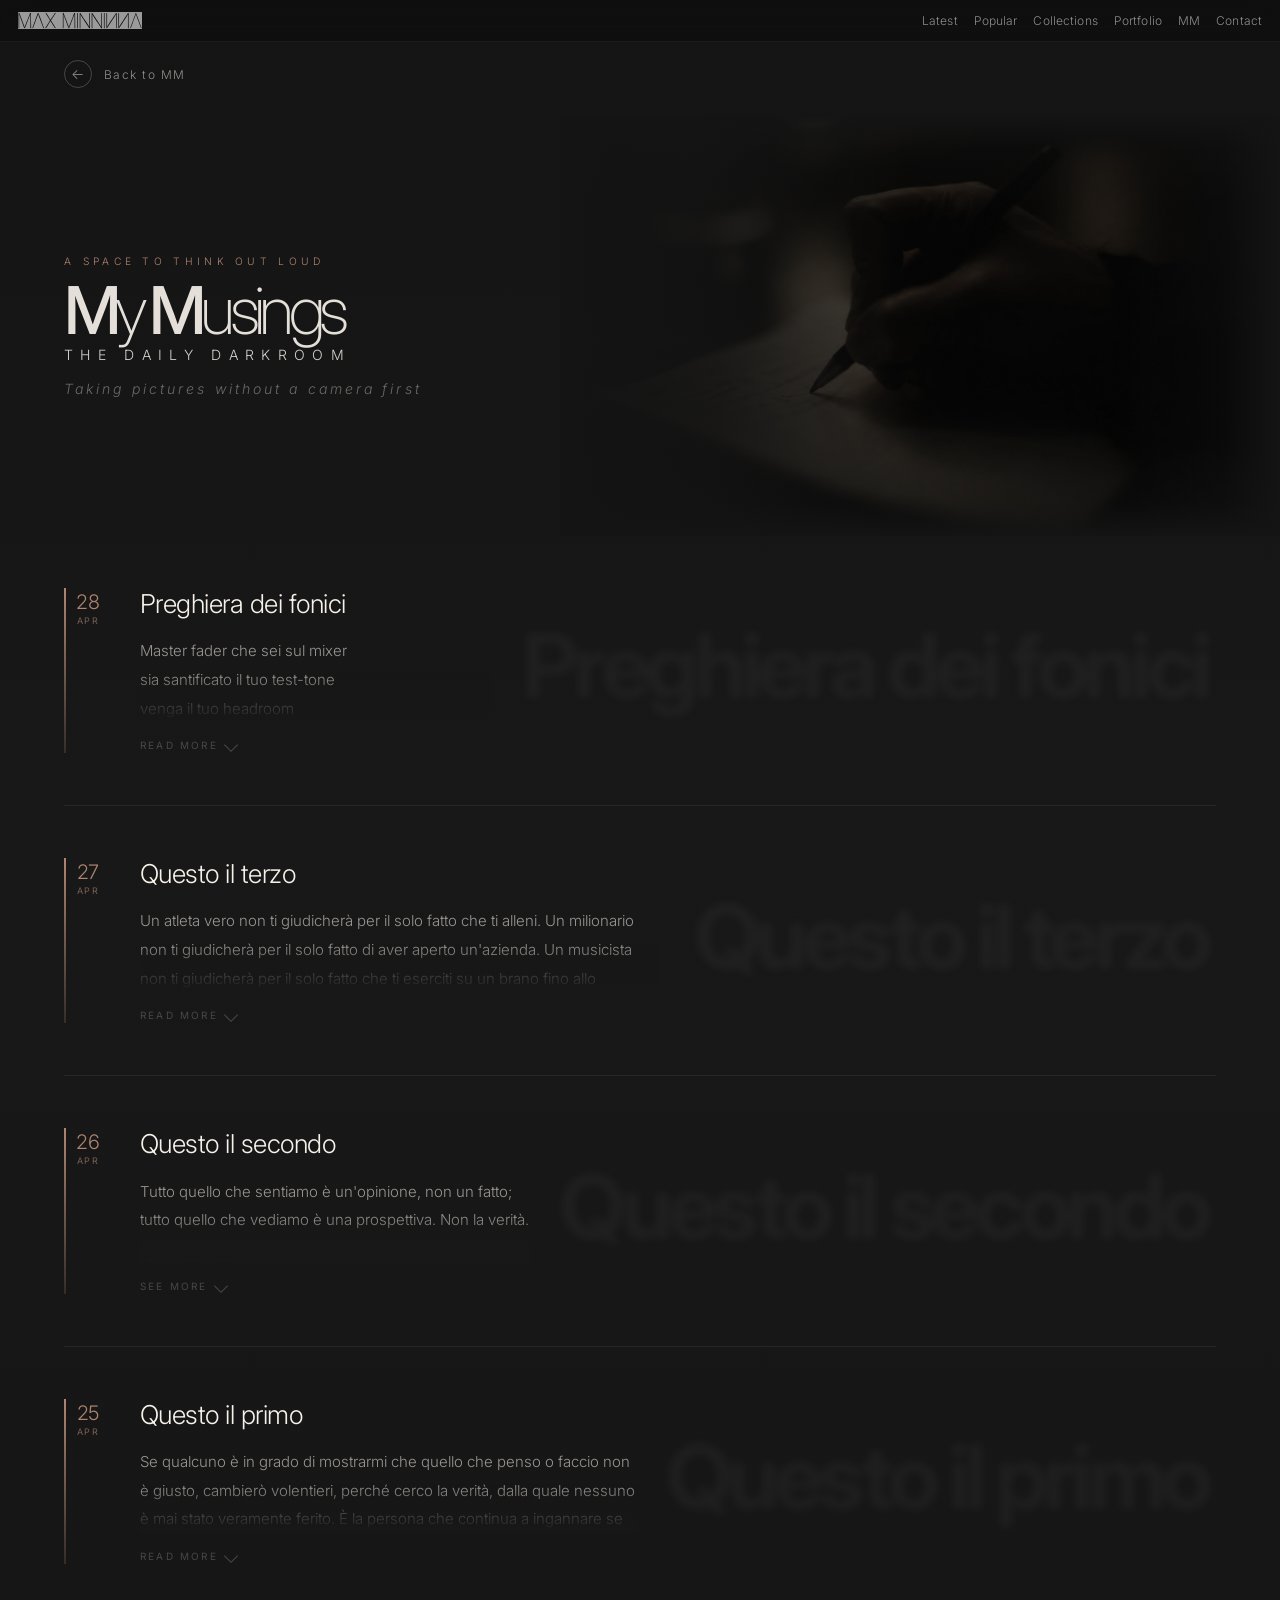
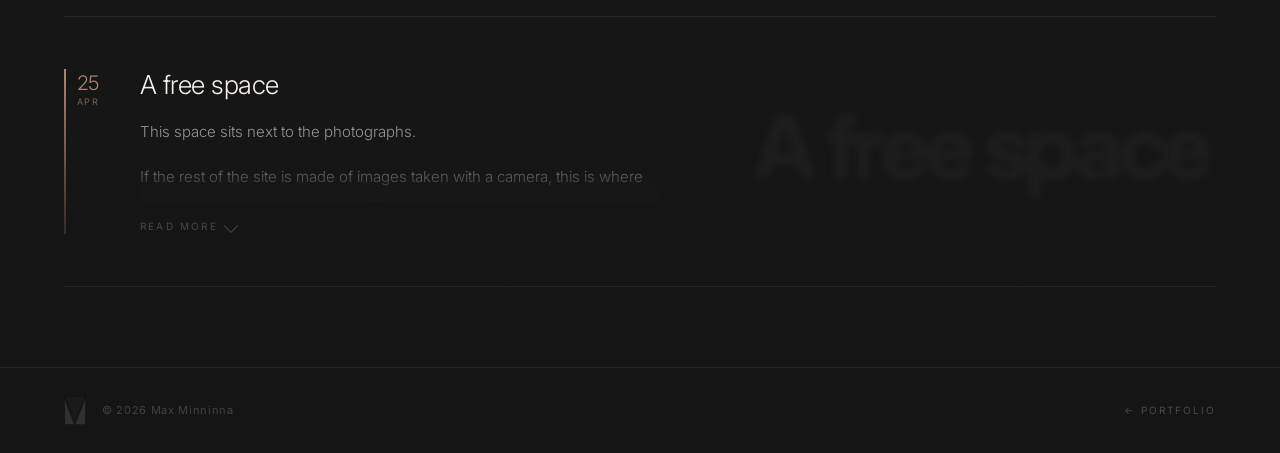
==== commit 652b7e8b: "v0.92" ====
--- a/musings/index.html
+++ b/musings/index.html
@@ -1,16 +1,16 @@
 <!DOCTYPE html>
+
 <html lang="en">
 <head>
-  <meta charset="UTF-8" />
-  <meta name="viewport" content="width=device-width, initial-scale=1.0" />
-  <title>My Musings — Max Minninna</title>
-  <meta name="description" content="Photos with no camera. Observations and fragments by Max Minninna." />
-  <meta name="robots" content="noindex, nofollow" />
-  <link rel="icon" type="image/svg+xml" href="../assets/M symbol 3.svg" />
-
-  <!-- Google tag (gtag.js) -->
-  <script async src="https://www.googletagmanager.com/gtag/js?id=G-3JT8JCZRDM"></script>
-  <script>
+<meta charset="utf-8"/>
+<meta content="width=device-width, initial-scale=1.0" name="viewport"/>
+<title>My Musings — Max Minninna</title>
+<meta content="Photos with no camera. Observations and fragments by Max Minninna." name="description"/>
+<meta content="noindex, nofollow" name="robots"/>
+<link href="../assets/M symbol 3.svg" rel="icon" type="image/svg+xml"/>
+<!-- Google tag (gtag.js) -->
+<script async="" src="https://www.googletagmanager.com/gtag/js?id=G-3JT8JCZRDM"></script>
+<script>
     window.dataLayer = window.dataLayer || [];
     function gtag(){dataLayer.push(arguments);}
     gtag('js', new Date());
@@ -20,7 +20,7 @@
       send_page_view: true
     });
   </script>
-  <style>
+<style>
     :root {
       --bg:    #0b0b0b;
       --text:  #f6f2ea;
@@ -453,68 +453,337 @@
     .musings-hero:hover .musings-video {
       filter: saturate(.8) brightness(.85);
     }
+
+
+/* ── MUSINGS LOGO REFINEMENT ── */
+.musings-logo-row {
+  display: block;
+}
+
+.musings-logo {
+  display: inline-flex;
+  flex-direction: column;
+  align-items: flex-start;
+  width: auto;
+  margin: 0;
+  color: var(--text);
+}
+
+.musings-logo-enter {
+  display: block;
+  margin: 0 0 clamp(5px, .55vw, 8px);
+  font-size: clamp(9px, .8vw, 11px);
+  line-height: 1;
+  font-weight: 300;
+  letter-spacing: .18em;
+  text-transform: uppercase;
+  color: rgba(246,242,234,.42);
+}
+
+.musings-logo-main {
+  display: inline-block;
+  white-space: nowrap;
+  font-size: clamp(36px, 5.15vw, 74px);
+  line-height: .86;
+  font-weight: 200;
+  letter-spacing: -.068em;
+  color: rgba(246,242,234,.92);
+}
+
+.musings-logo-main .mm {
+  font-weight: 520;
+  letter-spacing: -.075em;
+}
+
+.musings-word-gap {
+  display: inline-block;
+  width: .10em;
+}
+
+.musings-logo-sub {
+  display: inline-block;
+  margin-top: clamp(7px, .75vw, 11px);
+  font-size: clamp(9px, .78vw, 11px);
+  line-height: 1;
+  font-weight: 300;
+  letter-spacing: 0;
+  text-transform: uppercase;
+  color: rgba(175,133,112,.66);
+  white-space: nowrap;
+}
+
+.page-subtitle {
+  max-width: 420px;
+}
+
+/* desktop balance: lascia aria al video e impedisce collisioni */
+@media (min-width: 641px) {
+  .page-header {
+    flex-basis: min(44vw, 560px);
+  }
+}
+
+/* tablet */
+@media (max-width: 900px) and (min-width: 641px) {
+  .page-header {
+    flex: 0 0 48vw;
+    padding-right: clamp(18px, 3vw, 36px);
+  }
+
+  .musings-logo-main {
+    font-size: clamp(34px, 5.6vw, 58px);
+  }
+}
+
+/* mobile: logo più compatto, niente tracking enorme ereditato dal vecchio title */
+@media (max-width: 640px) {
+  .page-title {
+    letter-spacing: 0;
+  }
+
+  .page-header {
+    padding-top: 18px;
+    padding-bottom: 22px;
+  }
+
+  .musings-logo-main {
+    font-size: clamp(38px, 12vw, 54px);
+    letter-spacing: -.072em;
+  }
+
+  .musings-logo-main .mm {
+    font-weight: 520;
+  }
+
+  .musings-word-gap {
+    width: .08em;
+  }
+
+  .musings-logo-sub {
+    margin-top: 8px;
+    font-size: 9px;
+  }
+
+  .page-subtitle {
+    margin-top: 14px;
+    font-size: 12px;
+    line-height: 1.5;
+    max-width: 300px;
+  }
+}
+
+/* very small phones */
+@media (max-width: 380px) {
+  .musings-logo-main {
+    font-size: clamp(34px, 11.4vw, 44px);
+  }
+
+  .musings-logo-enter,
+  .musings-logo-sub {
+    font-size: 8.5px;
+  }
+
+  .back-to-mm {
+    padding-top: 14px;
+  }
+
+  .site-nav--mobile {
+    gap: 8px;
+    font-size: 10.5px;
+  }
+}
+
+/* tweaks v2 */
+.musings-logo-sub{
+  font-size: clamp(10px, .95vw, 13px);
+}
+
+.page-eyebrow{
+  display:inline-block;
+  max-width:100%;
+}
+
+.page-subtitle{
+  display:inline-block;
+  max-width:100%;
+  font-size: clamp(10px, .9vw, 12px);
+}
+
+
+/* --- hierarchy inversion --- */
+
+/* make DAILY DARKROOM stronger */
+.musings-logo-sub{
+  font-size: clamp(12px, 1.1vw, 16px);
+  letter-spacing: 0;
+  color: rgba(246,242,234,.85);
+}
+
+/* make eyebrow lighter */
+.page-eyebrow{
+  font-size: clamp(9px, .7vw, 10px);
+  color: rgba(246,242,234,.38);
+}
+
+/* subtitle lighter + spaced */
+.page-subtitle{
+  font-size: clamp(9px, .7vw, 11px);
+  letter-spacing: .12em;
+  color: rgba(246,242,234,.32);
+}
+
+
+/* FIX weight + eyebrow */
+
+/* force thin logo */
+.musings-logo-main{
+  font-weight: 200 !important;
+}
+.musings-logo-main .mm{
+  font-weight: 400 !important;
+}
+
+/* restore eyebrow amber */
+.page-eyebrow{
+  color: var(--amber) !important;
+}
+
+
+/* FIX weights correctly */
+
+/* main logo thinner */
+.musings-logo-main{
+  font-weight: 200 !important;
+}
+
+/* MM stronger than rest */
+.musings-logo-main .mm{
+  font-weight: 600 !important;
+}
+
+/* fix eyebrow size/air */
+.page-eyebrow{
+  font-size: clamp(10px, .9vw, 12px);
+  letter-spacing: .28em;
+}
+
+
+/* FORCE thinner logo correctly */
+.musings-logo-main{
+  font-weight: 100 !important;
+}
+.musings-logo-main .mm{
+  font-weight: 500 !important;
+}
+
+/* subtitle spacing + no dot handled in HTML */
+.page-subtitle{
+  letter-spacing: .16em;
+}
+
+/* fix video crop: increase hero height */
+.musings-hero{
+  align-items: stretch;
+  min-height: 420px;
+}
+
+.musings-video-wrap{
+  min-height: 420px;
+}
+
+/* FINAL thin fix */
+.musings-logo-main{
+  font-weight: 200 !important;
+  letter-spacing: -0.085em;
+}
+
+.musings-logo-main .mm{
+  font-weight: 500 !important;
+  letter-spacing: -0.09em;
+}
+
+/* REAL THIN FIX */
+.musings-logo-main{
+  font-weight: 200 !important;
+  font-variation-settings: "wght" 200;
+  -webkit-font-smoothing: antialiased;
+  -moz-osx-font-smoothing: grayscale;
+}
+
+.musings-logo-main .mm{
+  font-weight: 500 !important;
+  font-variation-settings: "wght" 500;
+}
+
+/* EYEBROW + SUBTITLE FINAL */
+.page-eyebrow {
+  font-size: clamp(9px, .8vw, 11px) !important;
+  letter-spacing: .42em !important;
+  color: var(--amber) !important;
+  font-weight: 300 !important;
+  text-transform: uppercase;
+}
+
+.page-subtitle {
+  font-size: clamp(12px, 1.1vw, 15px) !important;
+  letter-spacing: .22em !important;
+  color: rgba(246,242,234,.38) !important;
+  font-style: italic;
+  font-weight: 300;
+}
 </style>
-</head>
+<link href="https://fonts.googleapis.com/css2?family=Inter:wght@100;200;300;400;500;600&amp;display=swap" rel="stylesheet"/></head>
 <body>
-
-  <header class="site-header">
-    <a href="../index.html" class="brand" aria-label="Max Minninna home">
-      <img src="../assets/mmlogo_250.svg" alt="Max Minninna" class="brand-wordmark" />
-    </a>
-    <nav class="site-nav site-nav--desktop">
-      <a href="../index.html#latest">Latest</a>
-      <a href="../index.html#topshots">Popular</a>
-      <a href="../index.html#selected">Collections</a>
-      <a href="../index.html#archive">Portfolio</a>
-      <a href="../index.html#bio">MM</a>
-      <a href="../index.html#contact">Contact</a>
-    </nav>
-    <nav class="site-nav site-nav--mobile">
-      <a href="../index.html#latest">New</a>
-      <a href="../index.html#topshots">Pop</a>
-      <a href="../index.html#selected">Collections</a>
-      <a href="../index.html#bio">MM</a>
-      <a href="../index.html#contact">Contact</a>
-    </nav>
-  </header>
-
-  <!-- back to MM bar -->
-  <div class="back-to-mm">
-    <a href="../index.html#bio" class="back-to-mm-link" aria-label="Back to MM">
-      <span class="back-arrow">←</span>
-      <span class="back-label">Back to MM</span>
-    </a>
-  </div>
-
-  <div class="musings-hero">
-    <div class="page-header">
-      <span class="page-eyebrow">A space to think out loud</span>
-      <div class="page-title-row">
-        <h1 class="page-title">My Musings<br><em class="title-darkroom">The Daily Darkroom</em></h1>
-      </div>
-      <p class="page-subtitle">Taking pictures without a camera first.</p>
-    </div>
-
-    <div class="musings-video-wrap">
-      <img src="assets/musings_hand_writing.jpg" alt="" class="musings-video-poster" id="musingsPoster" />
-      <video class="musings-video" id="musingVideo" autoplay muted loop playsinline poster="assets/musings_hand_writing.jpg">
-        <source src="assets/musings_hand_writing.mp4" type="video/mp4" />
-      </video>
-    </div>
-  </div>
-
-  <main class="musings-list" id="musingsList">
-    <p class="musings-loading" id="loadingState">—</p>
-  </main>
-
-  <footer class="site-footer">
-    <img src="../assets/M symbol 3.svg" alt="" class="footer-symbol" />
-    <p class="footer-copy">© 2026 Max Minninna</p>
-    <a href="../index.html" class="footer-back">← Portfolio</a>
-  </footer>
-
-  <script src="musings.js"></script>
-  <script>
+<header class="site-header">
+<a aria-label="Max Minninna home" class="brand" href="../index.html">
+<img alt="Max Minninna" class="brand-wordmark" src="../assets/mmlogo_250.svg"/>
+</a>
+<nav class="site-nav site-nav--desktop">
+<a href="../index.html#latest">Latest</a>
+<a href="../index.html#topshots">Popular</a>
+<a href="../index.html#selected">Collections</a>
+<a href="../index.html#archive">Portfolio</a>
+<a href="../index.html#bio">MM</a>
+<a href="../index.html#contact">Contact</a>
+</nav>
+<nav class="site-nav site-nav--mobile">
+<a href="../index.html#latest">New</a>
+<a href="../index.html#topshots">Pop</a>
+<a href="../index.html#selected">Collections</a>
+<a href="../index.html#bio">MM</a>
+<a href="../index.html#contact">Contact</a>
+</nav>
+</header>
+<!-- back to MM bar -->
+<div class="back-to-mm">
+<a aria-label="Back to MM" class="back-to-mm-link" href="../index.html#bio">
+<span class="back-arrow">←</span>
+<span class="back-label">Back to MM</span>
+</a>
+</div>
+<div class="musings-hero">
+<div class="page-header">
+<span class="page-eyebrow" id="musingsEyebrow">A space to think out loud</span>
+<div class="page-title-row musings-logo-row"><h1 aria-label="My Musings — The Daily Darkroom" class="musings-logo"><span class="musings-logo-main" id="musingsLogoMain"><span class="mm">M</span>y<span class="musings-word-gap"> </span><span class="mm">M</span>usings</span><span class="musings-logo-sub" id="musingsLogoSub">the daily darkroom</span></h1></div>
+<p class="page-subtitle" id="musingsSubtitle">Taking pictures without a camera first</p>
+</div>
+<div class="musings-video-wrap">
+<img alt="" class="musings-video-poster" id="musingsPoster" src="assets/musings_hand_writing.jpg"/>
+<video autoplay="" class="musings-video" id="musingVideo" loop="" muted="" playsinline="" poster="assets/musings_hand_writing.jpg">
+<source src="assets/musings_hand_writing.mp4" type="video/mp4"/>
+</video>
+</div>
+</div>
+<main class="musings-list" id="musingsList">
+<p class="musings-loading" id="loadingState">—</p>
+</main>
+<footer class="site-footer">
+<img alt="" class="footer-symbol" src="../assets/M symbol 3.svg"/>
+<p class="footer-copy">© 2026 Max Minninna</p>
+<a class="footer-back" href="../index.html">← Portfolio</a>
+</footer>
+<script src="musings.js"></script>
+<script>
     // Nascondi il poster quando il video è pronto
     const video = document.getElementById('musingVideo');
     const poster = document.getElementById('musingsPoster');
@@ -524,7 +793,7 @@
       });
     }
   </script>
-  <script>
+<script>
     // Read more sempre visibile
     (function () {
       function ensureReadMoreButtons() {
@@ -541,9 +810,17 @@
             body.insertAdjacentElement('afterend', toggle);
 
             toggle.addEventListener('click', () => {
-              entry.classList.toggle('expanded');
+              const expanded = entry.classList.toggle('expanded');
               const label = toggle.querySelector('span');
-              if (label) label.textContent = entry.classList.contains('expanded') ? 'see less' : 'see more';
+              if (label) label.textContent = expanded ? 'see less' : 'see more';
+              if (expanded && typeof gtag === 'function') {
+                const titleEl = entry.querySelector('.musing-title');
+                const musingTitle = titleEl ? titleEl.textContent.trim() : '';
+                gtag('event', 'musing_open', {
+                  musing_title: musingTitle,
+                  event_label: musingTitle
+                });
+              }
             });
           } else {
             toggle.hidden = false;
@@ -567,6 +844,56 @@
       }
     })();
   </script>
-
-</body>
+<script>
+(function () {
+  function fitMusingsLogoSubtitle() {
+    const main = document.getElementById("musingsLogoMain");
+    const sub = document.getElementById("musingsLogoSub");
+    if (!main || !sub) return;
+
+    sub.style.letterSpacing = "0px";
+    sub.style.width = "auto";
+
+    const mainWidth = main.getBoundingClientRect().width;
+    const subWidth = sub.getBoundingClientRect().width;
+    const textLength = sub.textContent.trim().length;
+
+    if (mainWidth > subWidth && textLength > 1) {
+      const spacing = (mainWidth - subWidth) / (textLength - 1);
+      sub.style.letterSpacing = spacing + "px";
+    }
+  }
+
+  window.addEventListener("load", fitMusingsLogoSubtitle);
+  window.addEventListener("resize", fitMusingsLogoSubtitle);
+  document.addEventListener("DOMContentLoaded", fitMusingsLogoSubtitle);
+  setTimeout(fitMusingsLogoSubtitle, 100);
+  setTimeout(fitMusingsLogoSubtitle, 500);
+})();
+</script><script>
+(function(){
+function fitAll(){
+  const main=document.getElementById('musingsLogoMain');
+  const sub=document.getElementById('musingsLogoSub');
+  const eyebrow=document.getElementById('musingsEyebrow');
+  const subtitle=document.getElementById('musingsSubtitle');
+  if(!main) return;
+  const w=main.getBoundingClientRect().width;
+
+  [sub,eyebrow,subtitle].forEach(el=>{
+    if(!el) return;
+    el.style.letterSpacing='0px';
+    const txt=el.textContent.trim().length;
+    const sw=el.getBoundingClientRect().width;
+    if(w>sw && txt>1){
+      const sp=(w-sw)/(txt-1);
+      el.style.letterSpacing=sp+'px';
+    }
+  });
+}
+window.addEventListener('load',fitAll);
+window.addEventListener('resize',fitAll);
+setTimeout(fitAll,200);
+})();
+</script></body>
 </html>
